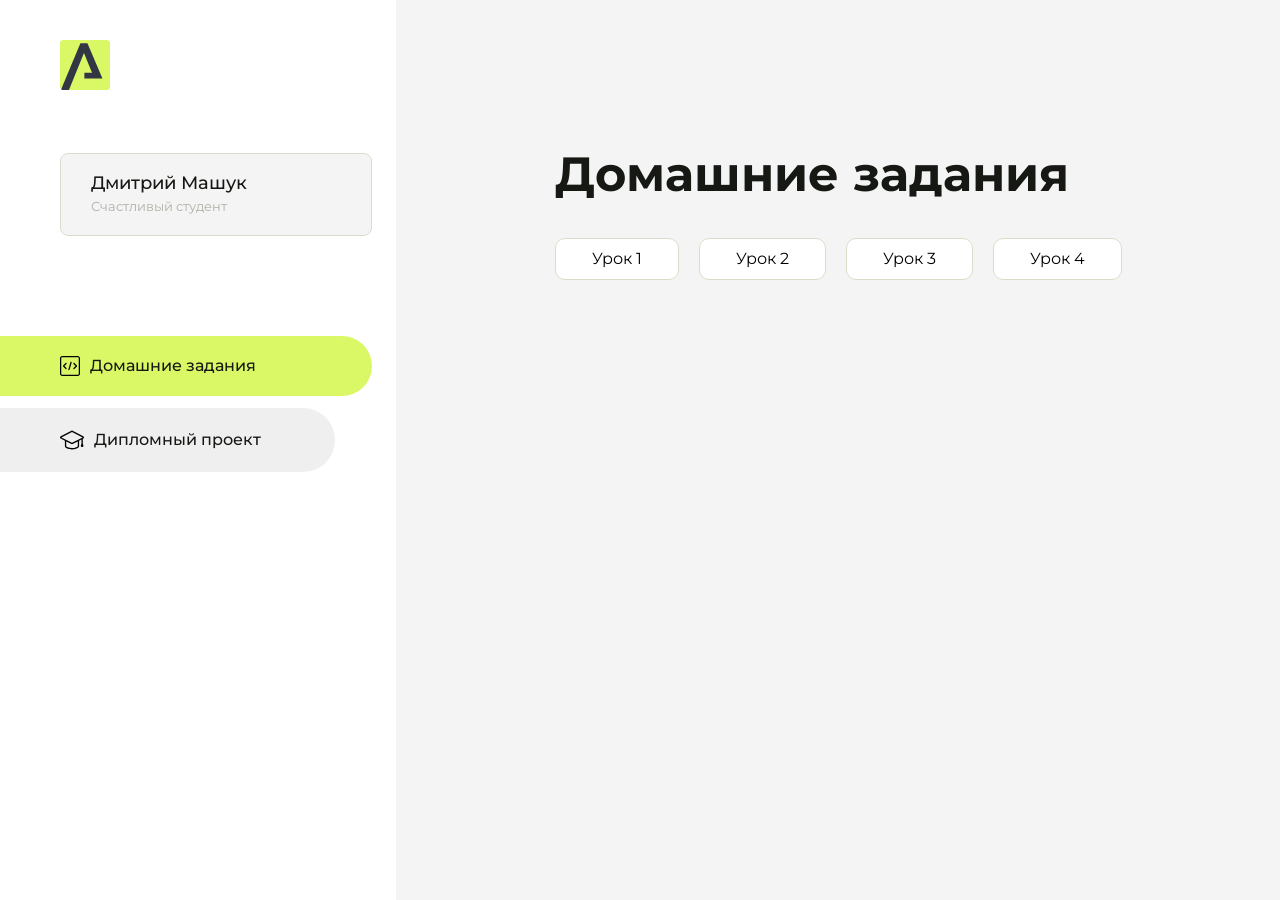
==== index.html @ 5b80e297 "homework4 was added" ====
<!doctype html>
<html lang="en">
  <head>
    <meta charset="UTF-8" />
    <meta name="viewport" content="width=device-width, initial-scale=1.0" />
    <title>Домашняя работа</title>
    <link rel="shortcut icon" href="src/logo.ico" type="image/x-icon" />
    <link rel="preconnect" href="https://fonts.googleapis.com" />
    <link rel="preconnect" href="https://fonts.gstatic.com" crossorigin />
    <link
      href="https://fonts.googleapis.com/css2?family=Montserrat:wght@400;500;700&family=Rubik:wght@500&display=swap"
      rel="stylesheet"
    />
    <link rel="stylesheet" href="src/style.css" />
  </head>
  <body id="body">
    <div class="overlay" id="overlay"></div>
    <div class="layout">
      <div class="burger" id="burger">
        <svg viewBox="0 0 24 24" fill="none" xmlns="http://www.w3.org/2000/svg">
          <g id="SVGRepo_bgCarrier" stroke-width="0"></g>
          <g
            id="SVGRepo_tracerCarrier"
            stroke-linecap="round"
            stroke-linejoin="round"
          ></g>
          <g id="SVGRepo_iconCarrier">
            <path
              d="M4 18L20 18"
              stroke="#DAF765"
              stroke-width="2"
              stroke-linecap="round"
            ></path>
            <path
              d="M4 12L20 12"
              stroke="#DAF765"
              stroke-width="2"
              stroke-linecap="round"
            ></path>
            <path
              d="M4 6L20 6"
              stroke="#DAF765"
              stroke-width="2"
              stroke-linecap="round"
            ></path>
          </g>
        </svg>
      </div>
      <aside class="sidebar" id="sidebar">
        <div class="sidebar__inner">
          <div class="logo">
            <svg
              width="50"
              height="50"
              viewBox="0 0 50 50"
              fill="none"
              xmlns="http://www.w3.org/2000/svg"
            >
              <g clip-path="url(#clip0_513_74730)">
                <path
                  d="M46.17 -0.257004H3.83C1.57281 -0.257004 -0.257 1.57281 -0.257 3.83V46.17C-0.257 48.4272 1.57281 50.257 3.83 50.257H46.17C48.4272 50.257 50.257 48.4272 50.257 46.17V3.83C50.257 1.57281 48.4272 -0.257004 46.17 -0.257004Z"
                  fill="#DAF765"
                />
                <path
                  d="M24.375 38.4H42.461L27.441 3.1585H20.4355C20.4355 3.1585 6.7895 35.881 1.1945 49.294C2.015 50.0275 3.0945 50.257 3.6945 50.257H8.8445L23.954 13.07L32.0465 32.8285H24.375V38.4Z"
                  fill="#323843"
                />
              </g>
              <defs>
                <clipPath id="clip0_513_74730">
                  <rect width="50" height="50" fill="white" />
                </clipPath>
              </defs>
            </svg>
          </div>
          <div class="sidebar__user">
            <div class="sidebar__name">Дмитрий Машук</div>
            <div class="sidebar__text">Счастливый студент</div>
          </div>
          <div class="sidebar__tabs">
            <div class="sidebar__item">
              <button class="sidebar__button active" id="tasks">
                <svg
                  xmlns="http://www.w3.org/2000/svg"
                  width="20"
                  height="20"
                  viewBox="0 0 20 20"
                  fill="none"
                >
                  <g clip-path="url(#clip0_704_74543)">
                    <path
                      d="M17.7083 20H2.29167C1.0275 20 0 18.9725 0 17.7083V2.29167C0 1.0275 1.0275 0 2.29167 0H17.7083C18.9725 0 20 1.0275 20 2.29167V17.7083C20 18.9725 18.9725 20 17.7083 20ZM2.29167 1.25C1.7175 1.25 1.25 1.7175 1.25 2.29167V17.7083C1.25 18.2825 1.7175 18.75 2.29167 18.75H17.7083C18.2825 18.75 18.75 18.2825 18.75 17.7083V2.29167C18.75 1.7175 18.2825 1.25 17.7083 1.25H2.29167Z"
                      fill="black"
                    />
                    <path
                      d="M6.04167 13.125C5.88167 13.125 5.72167 13.0642 5.6 12.9417L3.1 10.4417C2.85583 10.1975 2.85583 9.80167 3.1 9.5575L5.6 7.0575C5.84417 6.81333 6.24 6.81333 6.48417 7.0575C6.72833 7.30167 6.72833 7.6975 6.48417 7.94167L4.42583 10L6.48417 12.0583C6.72833 12.3025 6.72833 12.6983 6.48417 12.9425C6.36167 13.0642 6.20167 13.125 6.04167 13.125Z"
                      fill="black"
                    />
                    <path
                      d="M8.95833 14.1667C8.9 14.1667 8.84 14.1583 8.78167 14.1417C8.45083 14.0442 8.26083 13.6967 8.35833 13.3658L10.4417 6.28251C10.5392 5.95084 10.8892 5.76417 11.2175 5.85917C11.5483 5.95667 11.7383 6.30417 11.6408 6.63501L9.5575 13.7183C9.47833 13.9908 9.22833 14.1667 8.95833 14.1667Z"
                      fill="black"
                    />
                    <path
                      d="M13.9583 13.125C13.7983 13.125 13.6383 13.0642 13.5167 12.9417C13.2725 12.6975 13.2725 12.3017 13.5167 12.0575L15.575 9.99916L13.5167 7.94083C13.2725 7.69666 13.2725 7.30083 13.5167 7.05666C13.7608 6.81249 14.1567 6.81249 14.4008 7.05666L16.9008 9.55666C17.145 9.80083 17.145 10.1967 16.9008 10.4408L14.4008 12.9408C14.2783 13.0642 14.1183 13.125 13.9583 13.125Z"
                      fill="black"
                    />
                  </g>
                  <defs>
                    <clipPath id="clip0_704_74543">
                      <rect width="20" height="20" fill="white" />
                    </clipPath>
                  </defs>
                </svg>
                <span>Домашние задания</span>
              </button>
            </div>
            <div class="sidebar__item">
              <button class="sidebar__button" id="diplom">
                <svg
                  xmlns="http://www.w3.org/2000/svg"
                  width="24"
                  height="24"
                  viewBox="0 0 24 24"
                  fill="none"
                >
                  <g clip-path="url(#clip0_704_74553)">
                    <path
                      d="M23.2628 10.5971C23.7176 10.365 24 9.90375 24 9.39337C24 8.883 23.7176 8.42175 23.2628 8.18962L12.6135 2.75362C12.2291 2.55824 11.7705 2.55787 11.3854 2.75399L0.736875 8.19C0.282375 8.42175 0 8.883 0 9.39337C0 9.90375 0.282375 10.365 0.736875 10.5971L4.89038 12.7177V18.2074C4.89038 19.8154 8.412 21.393 12 21.393C15.5884 21.393 19.1096 19.815 19.1096 18.2074V12.7174L21.4609 11.517V15.8017L20.901 17.2305C20.7409 17.6389 20.7934 18.0994 21.0405 18.4616C21.2876 18.8246 21.6979 19.041 22.1366 19.041C22.5754 19.041 22.9852 18.8246 23.2324 18.462C23.4795 18.099 23.532 17.6385 23.3719 17.2301L22.8124 15.8021V10.827L23.2628 10.5971ZM17.7623 18.1721C17.6198 18.6375 15.3491 20.0419 12 20.0419C8.65088 20.0419 6.38025 18.6375 6.2415 18.2074V12.3037L6.23887 12.3019C6.23812 12.057 6.1065 11.8207 5.87325 11.7019L1.3515 9.39337L12 3.95737L22.6489 9.39337L12 14.8294L5.87325 11.7019C5.54063 11.5331 4.6695 11.6674 4.5 12C4.33012 12.3322 4.55813 12.5479 4.89038 12.7177L11.3857 16.0331C11.5781 16.1314 11.7889 16.1805 12 16.1805C12.2107 16.1805 12.4222 16.1314 12.6146 16.0331L17.7593 13.407L17.7623 18.1721Z"
                      fill="black"
                    />
                  </g>
                  <defs>
                    <clipPath id="clip0_704_74553">
                      <rect width="24" height="24" fill="white" />
                    </clipPath>
                  </defs>
                </svg>
                <span>Дипломный проект</span>
              </button>
            </div>
          </div>
        </div>
      </aside>
      <div class="content">
        <div class="container">
          <div class="content__block" id="tasksBlock">
            <div class="content__title">Домашние задания</div>
            <ul class="content__list">
              <li class="content__list-item">
                <a href="hello-arokenru/index.html">Урок 1</a>
              </li>
              <li class="content__list-item">
                <a href="homework2/index.html">Урок 2</a>
              </li>
              <li class="content__list-item">
                <a href="homework3/index.html">Урок 3</a>
              </li>
              <li class="content__list-item">
                <a href="homework4/index.html">Урок 4</a>
              </li>
            </ul>
          </div>
          <div class="content__block hidden" id="diplomBlock">
            <div class="content__title">Дипломный проект</div>
            <div class="content__list-diplom">
              <a href="ПАПКА-С-НОМЕРОМ-УРОКА">Ссылка на ДЗ</a>
            </div>
            <div class="content__decor">
              <div class="content__decor-text">
                Давай проверим, чему ты научился!
              </div>
              <div class="content__decor-img">
                <img src="src/decor.png" alt="decor" />
              </div>
            </div>
          </div>
        </div>
      </div>
    </div>
    <script src="src/index.js"></script>
  </body>
</html>
---- src/style.css ----
*{padding: 0;margin: 0;border: 0;}
*,*:before,*:after{-webkit-box-sizing: border-box;box-sizing: border-box;}
:focus,:active{outline: none;}
a:focus,a:active{outline: none;}
nav,footer,header,aside{display: block;}
html,body{
    height:100%;width:100%;
    font-size:100%;line-height:1;-ms-text-size-adjust:100%;-moz-text-size-adjust:100%;-webkit-text-size-adjust:100%;}
input,button,textarea{font-family:inherit;}
input::-ms-clear{display: none;}
button{cursor: pointer;}
button::-moz-focus-inner{padding:0;border:0;}
a,a:visited{text-decoration: none;}
a:hover{text-decoration: none;}
ul li{list-style: none;}
img{vertical-align: top;}
h1,h2,h3,h4,h5,h6{font-size:inherit;font-weight: inherit;}
a{color:inherit;}



body {
    font-family: "Montserrat",SansSerif;
    color: black;
}

body.overflow {
    overflow: hidden;
}



.layout {
    display: -webkit-box;
    display: -ms-flexbox;
    display: flex;
    min-height: 100vh;
}

.sidebar {
    padding: 40px 24px 40px 0;
    -ms-flex-negative: 0;
    flex-shrink: 0;
    background-color: white;
}



.content {
    -webkit-box-flex: 1;
    -ms-flex-positive: 1;
    flex-grow: 1;
    background-color: #F4F4F4;
}

.container {
    display: -webkit-box;
    display: -ms-flexbox;
    display: flex;
    -webkit-box-orient: vertical;
    -webkit-box-direction: normal;
    -ms-flex-direction: column;
    flex-direction: column;
    -webkit-box-pack: center;
    -ms-flex-pack: center;
    justify-content: center;
    -webkit-box-align: center;
    -ms-flex-align: center;
    align-items: center;
    padding: 150px 60px 80px 60px;
}


.logo {
    margin-left: 60px;
    margin-bottom: 60px;
}

.sidebar__user {
    background-color: #F4F4F4;
    padding: 20px 30px;
    margin-left: 60px;
    margin-bottom: 100px;
    border-radius: 8px;
    border: 1px solid #DADEC9;
}

.sidebar__name {
    color:#161814;
    font-size: 18px;
    font-weight: 500;
    margin-bottom: 6px;
}

.sidebar__text {
    color: #AFB1A7;
    font-size: 13px;
    font-weight: 400;
    line-height: 130%; /* 16.9px */
}

.sidebar__item {
    width: 372px;
}

.sidebar__button {
    display: -webkit-box;
    display: -ms-flexbox;
    display: flex;
    -webkit-box-align: center;
    -ms-flex-align: center;
    align-items: center;
    gap: 10px;
    padding: 20px 60px;
    margin-bottom: 12px;
    border-radius: 0px 100px 100px 0px;
    -webkit-transition: all .5s;
    -o-transition: all .5s;
    transition: all .5s;
    cursor: pointer;
    width: 90%;
    color:#161814;
    font-size: 16px;
    font-weight: 500;
}

.sidebar__button.active , .sidebar__button:hover {
    width: 100%;
    background-color: #DAF765;
}


.content__title {
    color: #161814;
    font-size: 48px;
    font-weight: 700;
    margin-bottom: 40px;
}

.content__list {
    display: -webkit-box;
    display: -ms-flexbox;
    display: flex;
    -webkit-box-align: center;
    -ms-flex-align: center;
    align-items: center;
    -ms-flex-wrap: wrap;
    flex-wrap: wrap;
    gap: 20px;
}



.content__list-item  {
    cursor: pointer;
    padding: 12px 18px;
    background-color: #fff;
    border-radius: 10px;
    border: 1px solid #DADEC9;
    -webkit-transition: all .3s;
    -o-transition: all .3s;
    transition: all .3s;
}

.content__list-item:hover,.content__list-diplom:hover {
    background-color: #AFB1A7;
}

li a {
    padding: 12px 18px;

}


.content__list-diplom {
    -webkit-transition: all .3s;
    -o-transition: all .3s;
    transition: all .3s;
    display: inline-block;
    padding: 12px 18px;
    background-color: #fff;
    border-radius: 10px;
    border: 1px solid #DADEC9;
}

.content__decor {
    display: -webkit-box;
    display: -ms-flexbox;
    display: flex;
    -webkit-box-align: center;
    -ms-flex-align: center;
    align-items: center;
}

.content__decor-text {
    color:#BEDD44;
    font-size: 36px;
    font-weight: 700;
    line-height: 110%; /* 39.6px */
}

.content__block {
    max-width: 1200px;
}

.content__block.hidden {
    display: none;
}

.content__decor-img img{
    width: 100%;
}

.burger {
    display: none;
    padding: 5px;
    position: fixed;
    top: 3%;
    right: 7%;
    width: 40px;
    height: 40px;
    background-color: #161814;
    border-radius: 50%;
    z-index: 10;
    border: 1px solid #DAF765;
}

@media (max-width: 768px) {
    .burger {
        display: block;
    }

    .sidebar {
        -webkit-transition: all .3s;
        -o-transition: all .3s;
        transition: all .3s;
        -webkit-transform: translateX(-100%);
        -ms-transform: translateX(-100%);
        transform: translateX(-100%);
        position: fixed;
        top: 0;
        left: 0;
        bottom: 0;
        z-index: 5;
    }

    .sidebar.show {
        -webkit-transform: translateX(0%);
        -ms-transform: translateX(0%);
        transform: translateX(0%);
    }

    .overlay {
        opacity: 0;
        pointer-events: none;
        -webkit-transition: all .3s;
        -o-transition: all .3s;
        transition: all .3s;
        position: absolute;
        top: 0;
        right: 0;
        left: 0;
        bottom: 0;
        z-index: 3;
        background-color: #000000e0;
    }

    .overlay.show {
        opacity: 1;
        pointer-events: all;
    }

    .container {
        padding: 40px 20px;
        min-height: 100%;
    }

    .content__decor {
        margin-top: 20px;
        -webkit-box-orient: vertical;
        -webkit-box-direction: normal;
        -ms-flex-direction: column;
        flex-direction: column;
    }
}

@media (max-width: 400px) {
    .sidebar__user {
        margin-left: 0;
    }
}
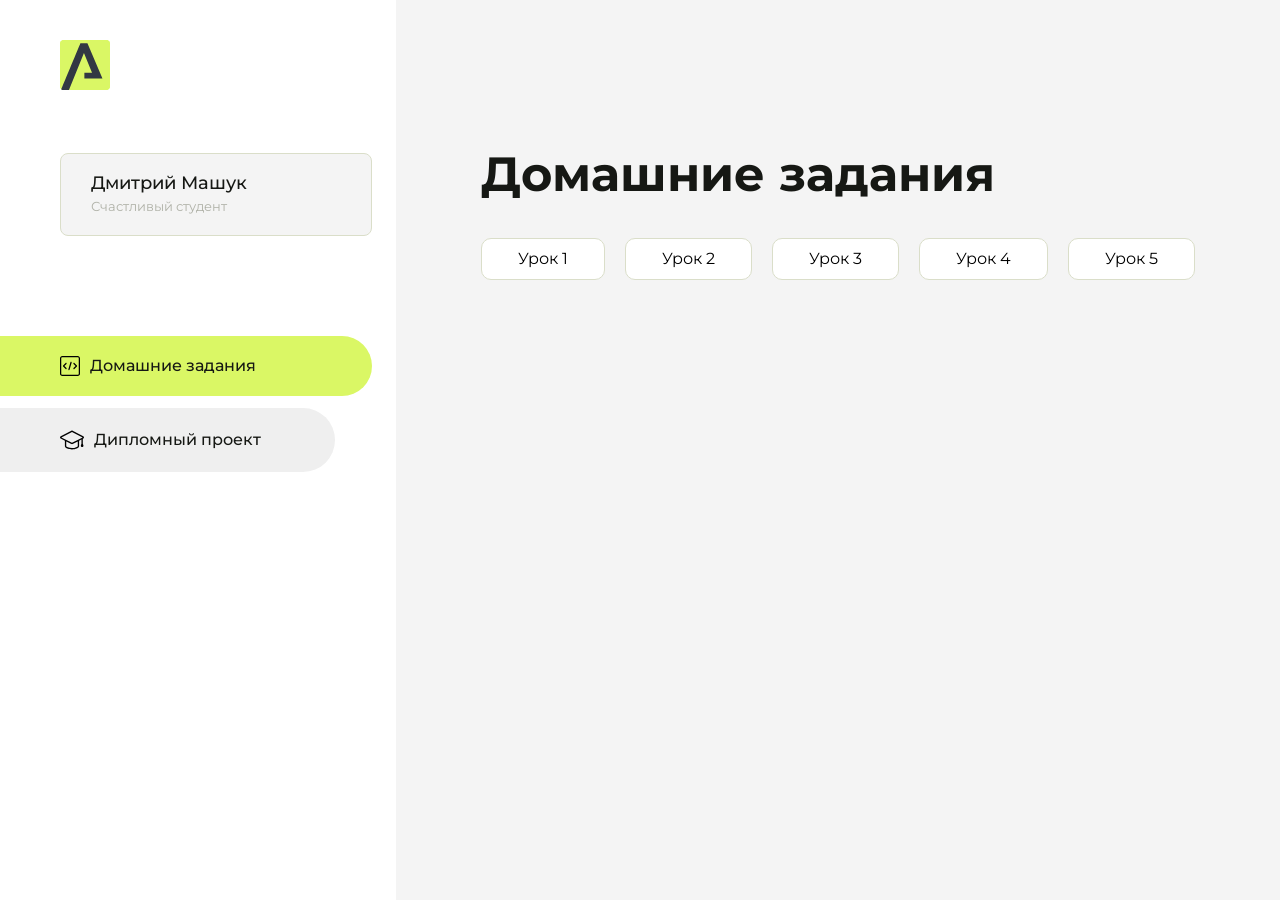
==== commit 6e7ce61a: "homework5 was added" ====
--- a/index.html
+++ b/index.html
@@ -158,6 +158,9 @@
               <li class="content__list-item">
                 <a href="homework4/index.html">Урок 4</a>
               </li>
+              <li class="content__list-item">
+                <a href="homework5/article.html">Урок 5</a>
+              </li>
             </ul>
           </div>
           <div class="content__block hidden" id="diplomBlock">
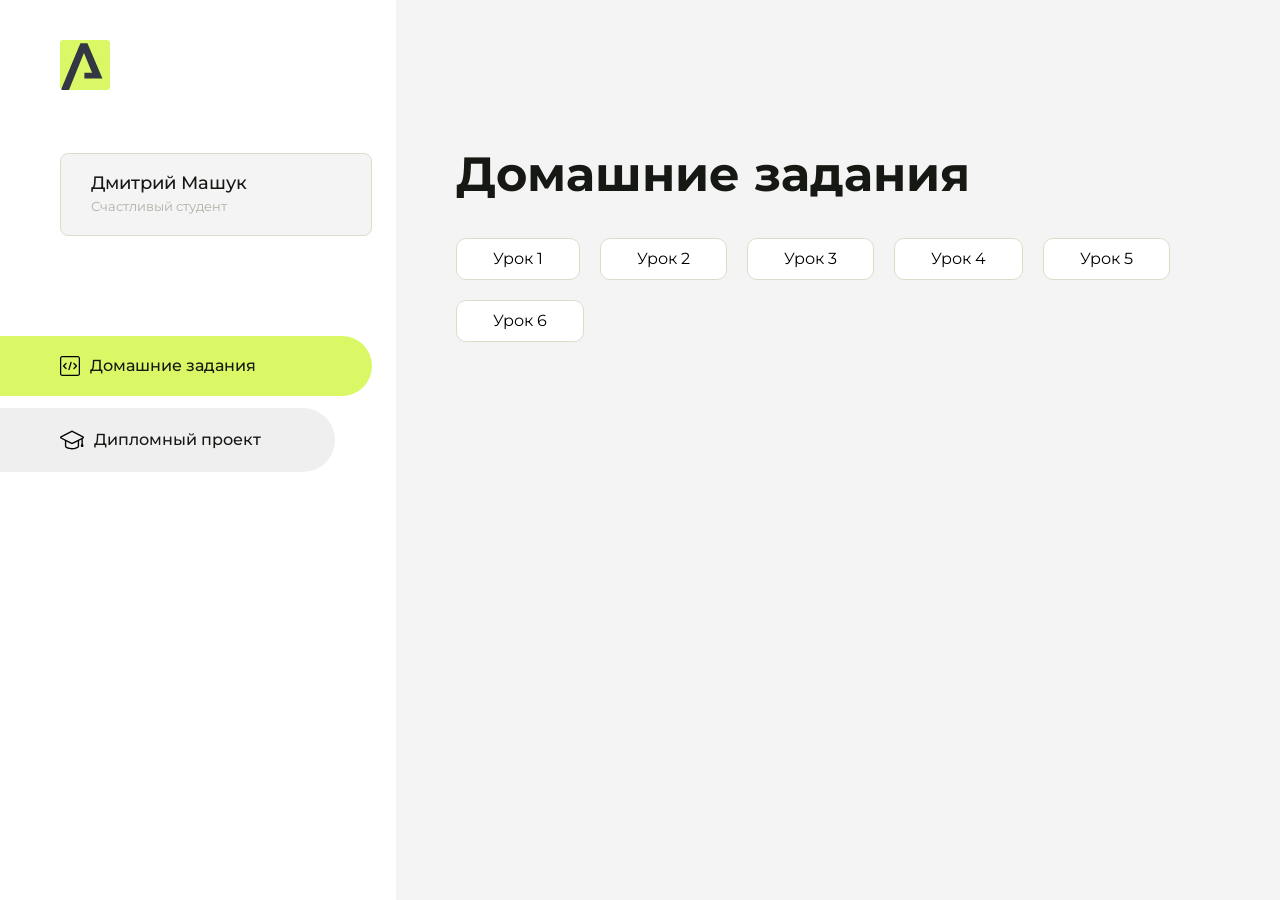
==== commit 0bbdd2cb: "homework6 was added" ====
--- a/index.html
+++ b/index.html
@@ -161,6 +161,9 @@
               <li class="content__list-item">
                 <a href="homework5/article.html">Урок 5</a>
               </li>
+              <li class="content__list-item">
+                <a href="homework6/index.html">Урок 6</a>
+              </li>
             </ul>
           </div>
           <div class="content__block hidden" id="diplomBlock">
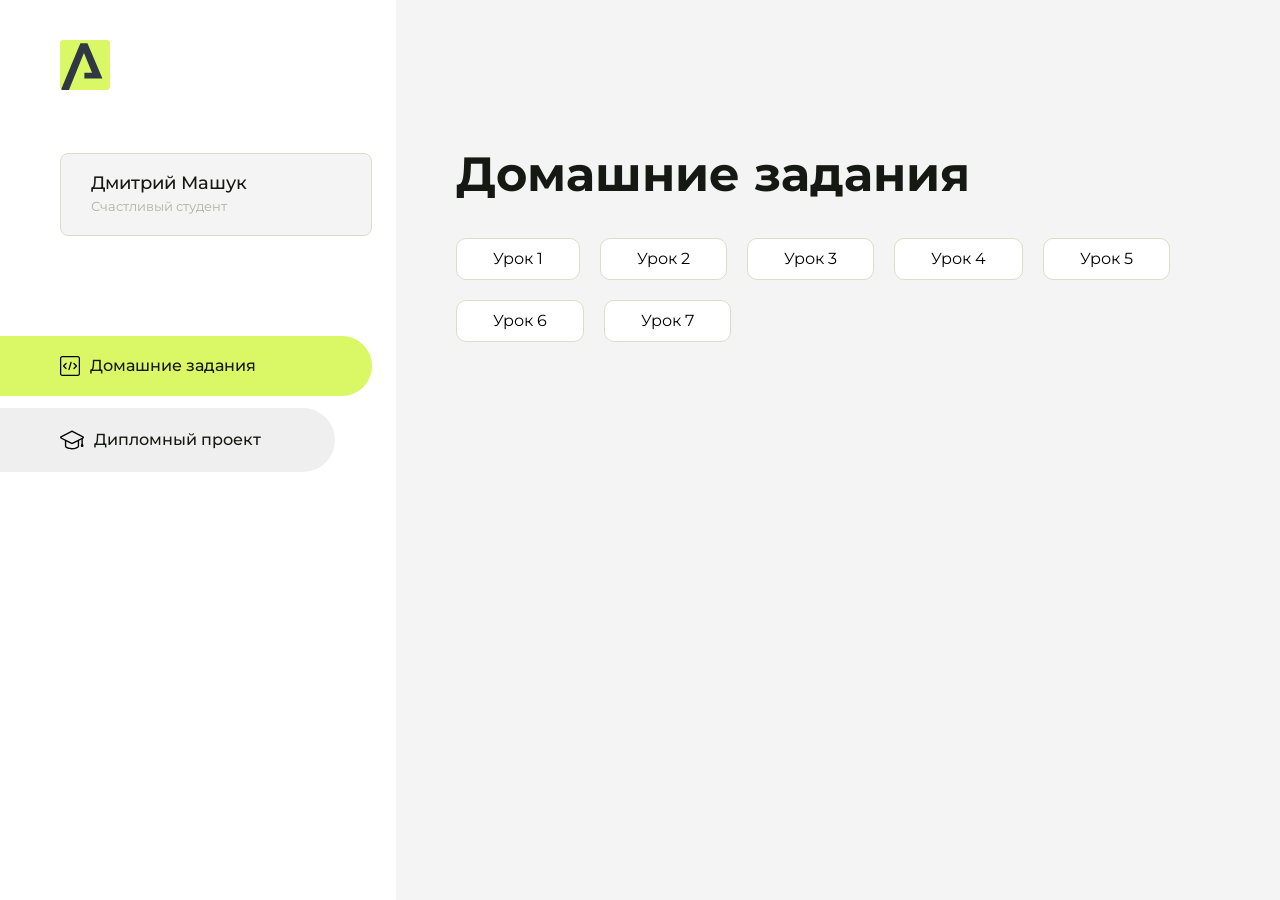
==== commit dec3b206: "homework7 was added" ====
--- a/index.html
+++ b/index.html
@@ -164,6 +164,9 @@
               <li class="content__list-item">
                 <a href="homework6/index.html">Урок 6</a>
               </li>
+              <li class="content__list-item">
+                <a href="homework7/article.html">Урок 7</a>
+              </li>
             </ul>
           </div>
           <div class="content__block hidden" id="diplomBlock">
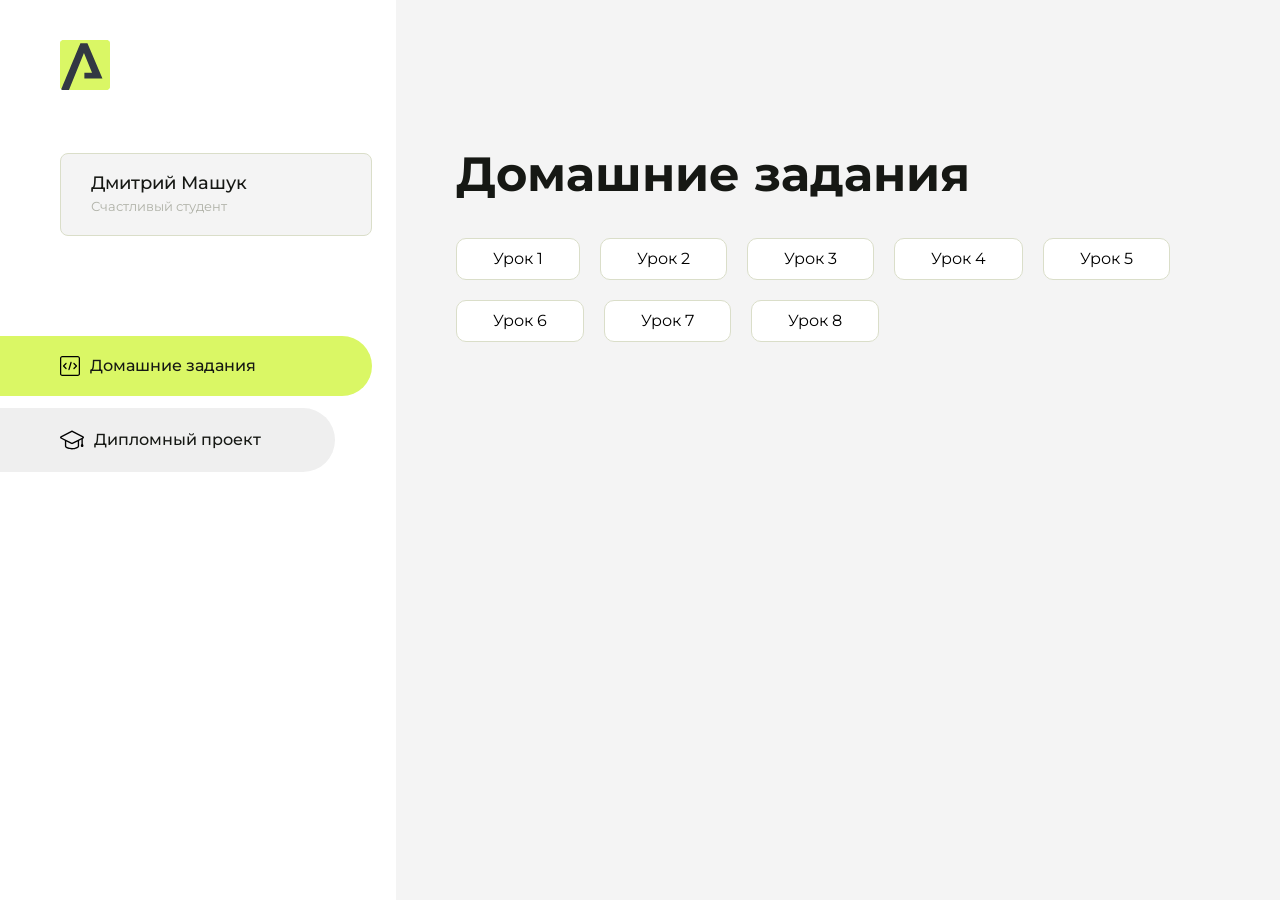
==== commit ddce9069: "homework8 was added" ====
--- a/index.html
+++ b/index.html
@@ -167,6 +167,9 @@
               <li class="content__list-item">
                 <a href="homework7/article.html">Урок 7</a>
               </li>
+              <li class="content__list-item">
+                <a href="homework8/index.html">Урок 8</a>
+              </li>
             </ul>
           </div>
           <div class="content__block hidden" id="diplomBlock">
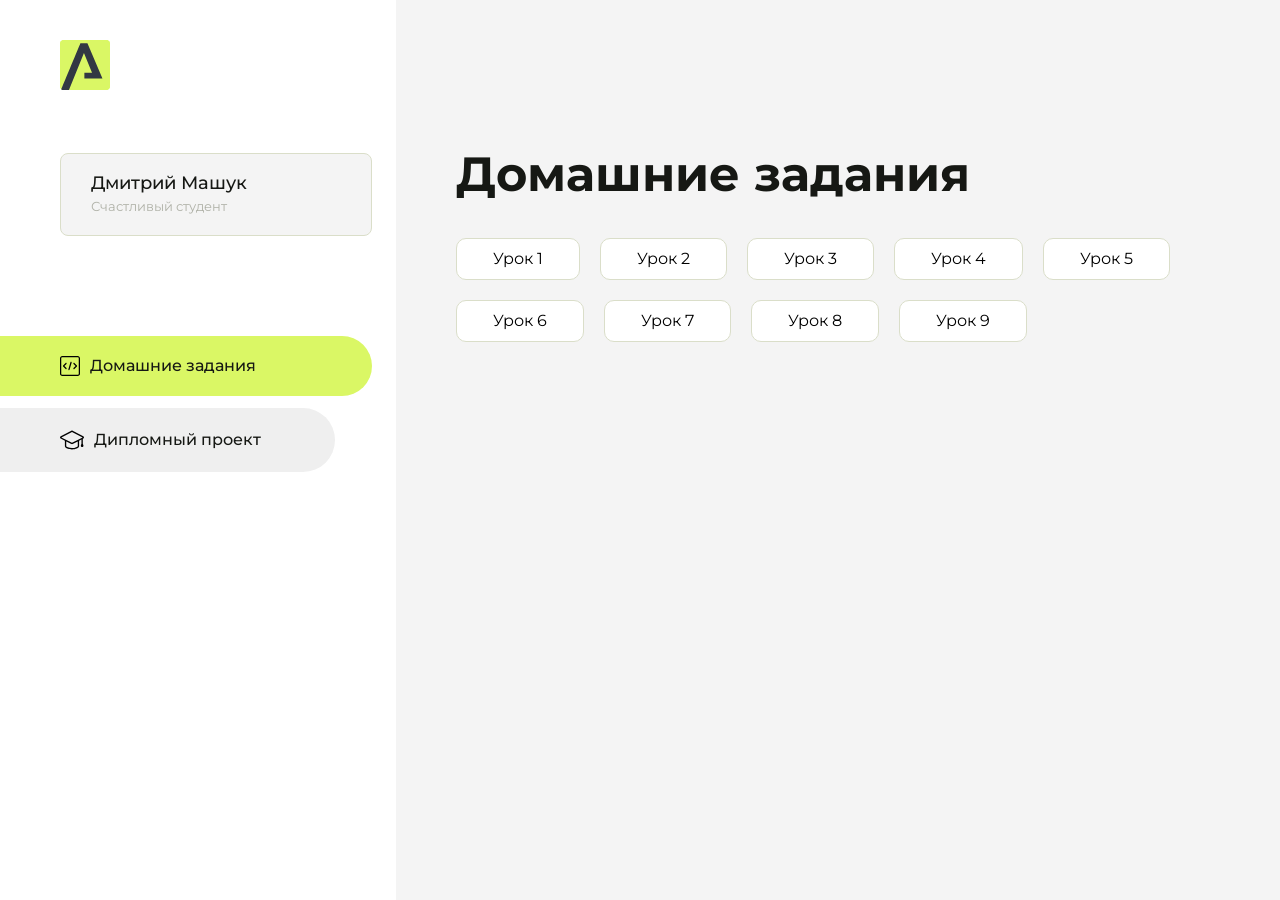
==== commit 1ed93128: "homework9 was added" ====
--- a/index.html
+++ b/index.html
@@ -170,6 +170,9 @@
               <li class="content__list-item">
                 <a href="homework8/index.html">Урок 8</a>
               </li>
+              <li class="content__list-item">
+                <a href="homework9/index.html">Урок 9</a>
+              </li>
             </ul>
           </div>
           <div class="content__block hidden" id="diplomBlock">
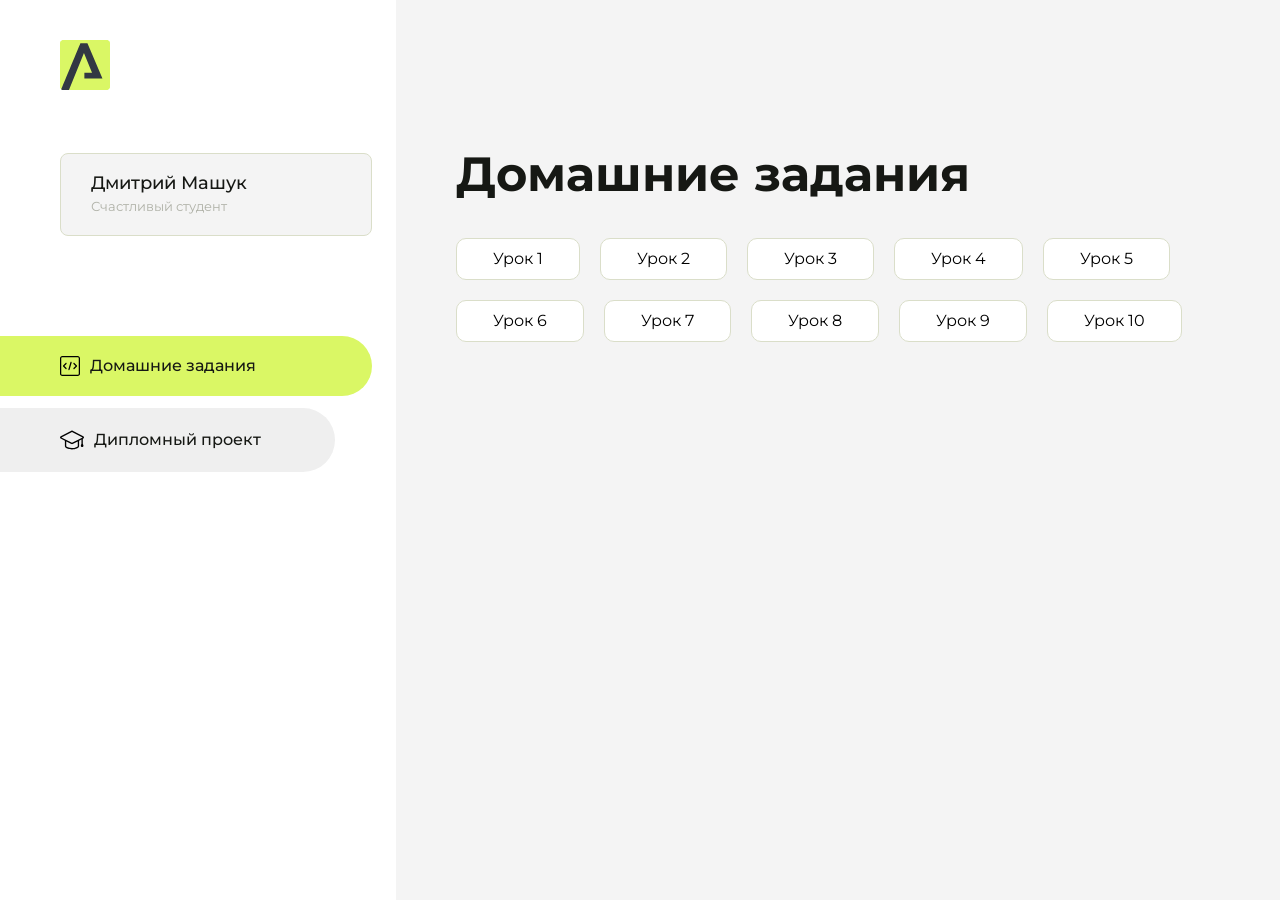
==== commit a38be92c: "homework10 was added" ====
--- a/index.html
+++ b/index.html
@@ -173,6 +173,9 @@
               <li class="content__list-item">
                 <a href="homework9/index.html">Урок 9</a>
               </li>
+              <li class="content__list-item">
+                <a href="homework10/index.html">Урок 10</a>
+              </li>
             </ul>
           </div>
           <div class="content__block hidden" id="diplomBlock">
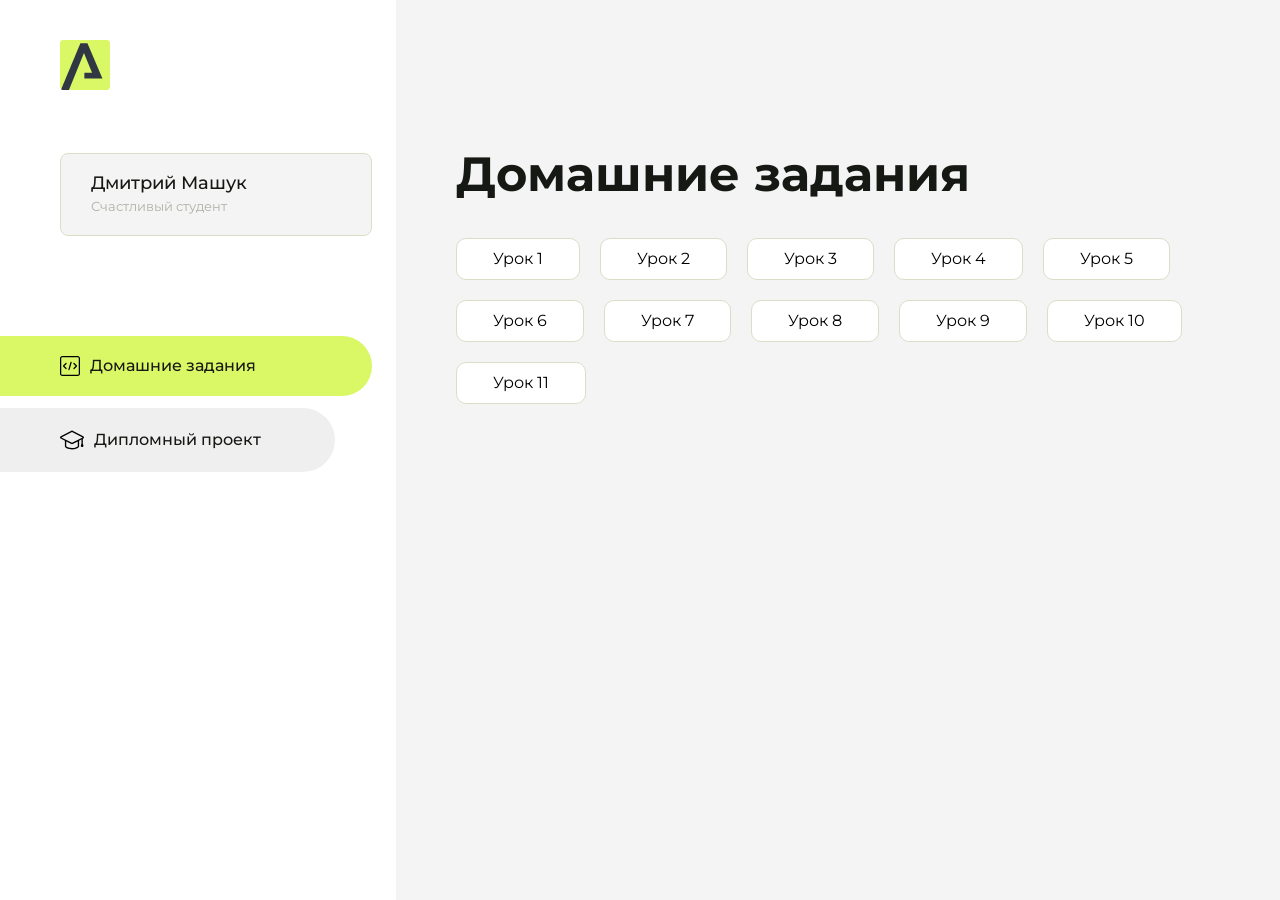
==== commit d1698558: "homework11 was added" ====
--- a/index.html
+++ b/index.html
@@ -176,6 +176,9 @@
               <li class="content__list-item">
                 <a href="homework10/index.html">Урок 10</a>
               </li>
+              <li class="content__list-item">
+                <a href="homework11/index.html">Урок 11</a>
+              </li>
             </ul>
           </div>
           <div class="content__block hidden" id="diplomBlock">
